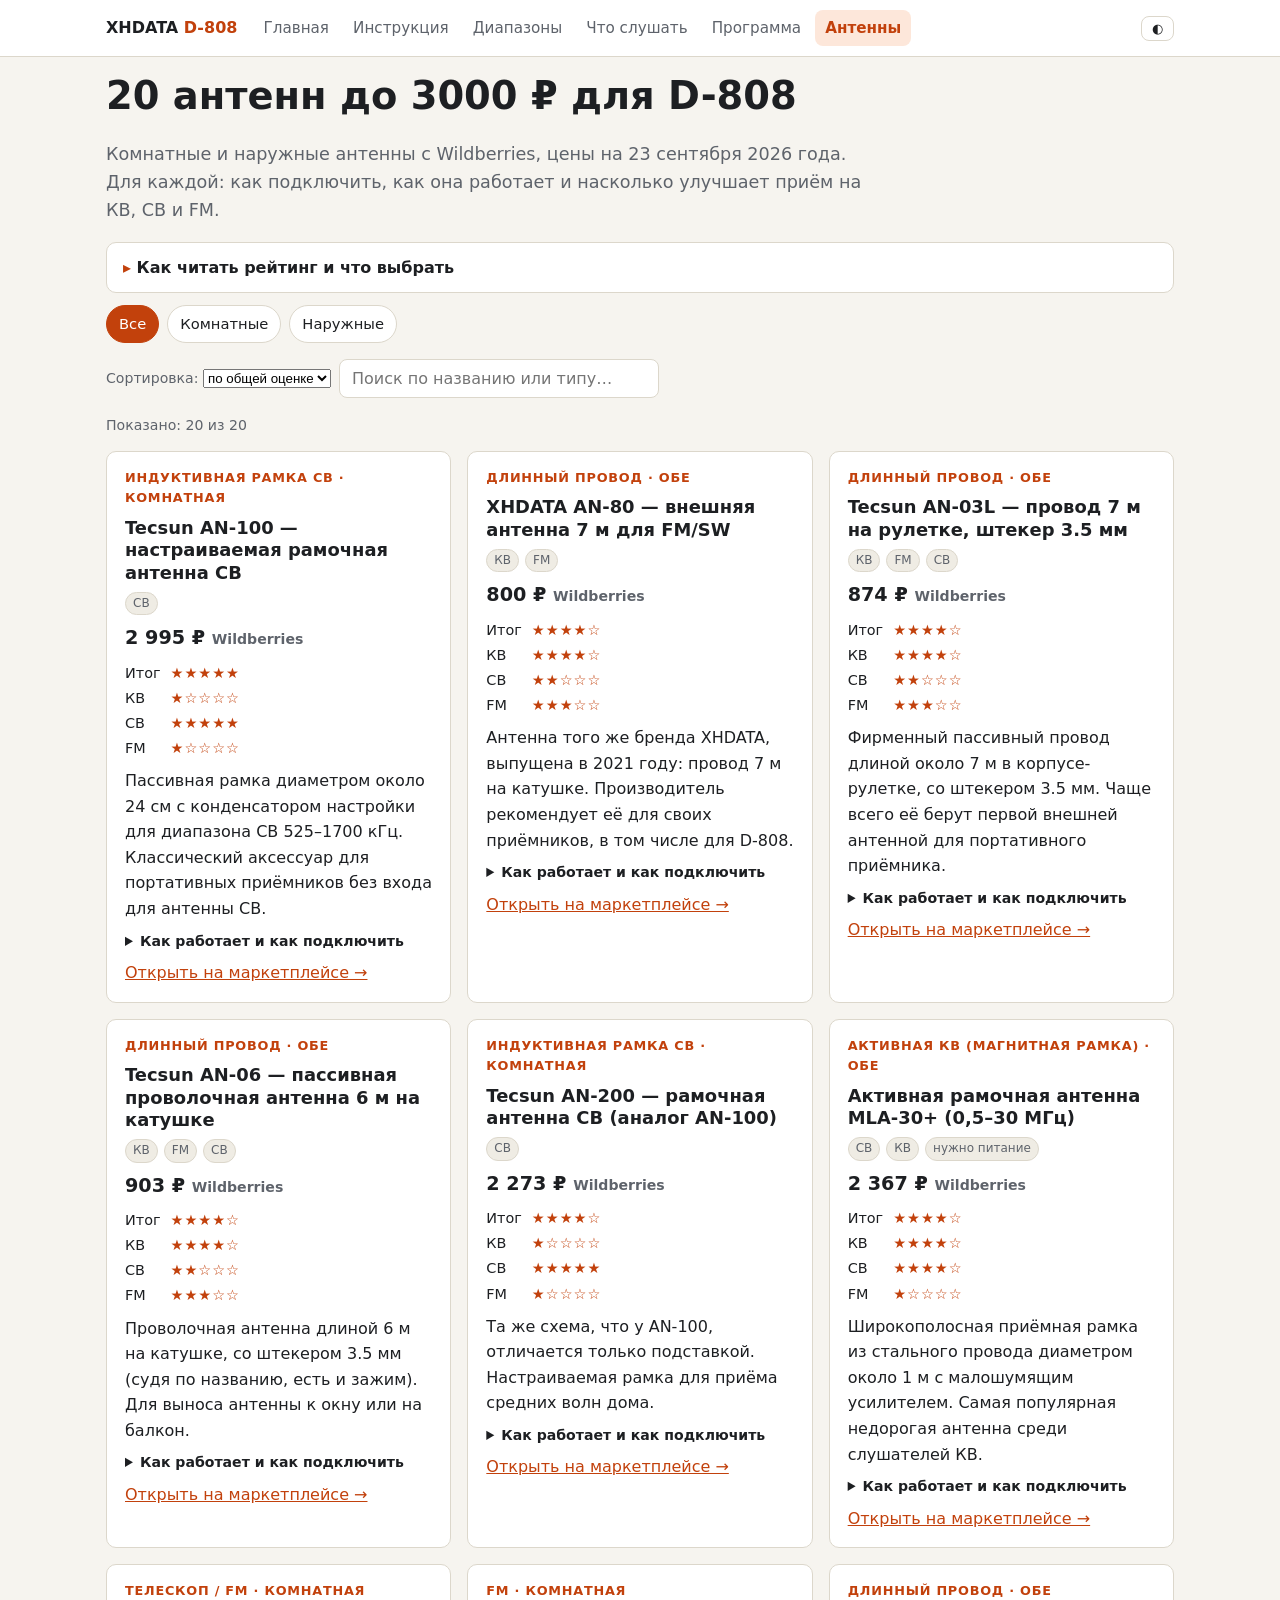
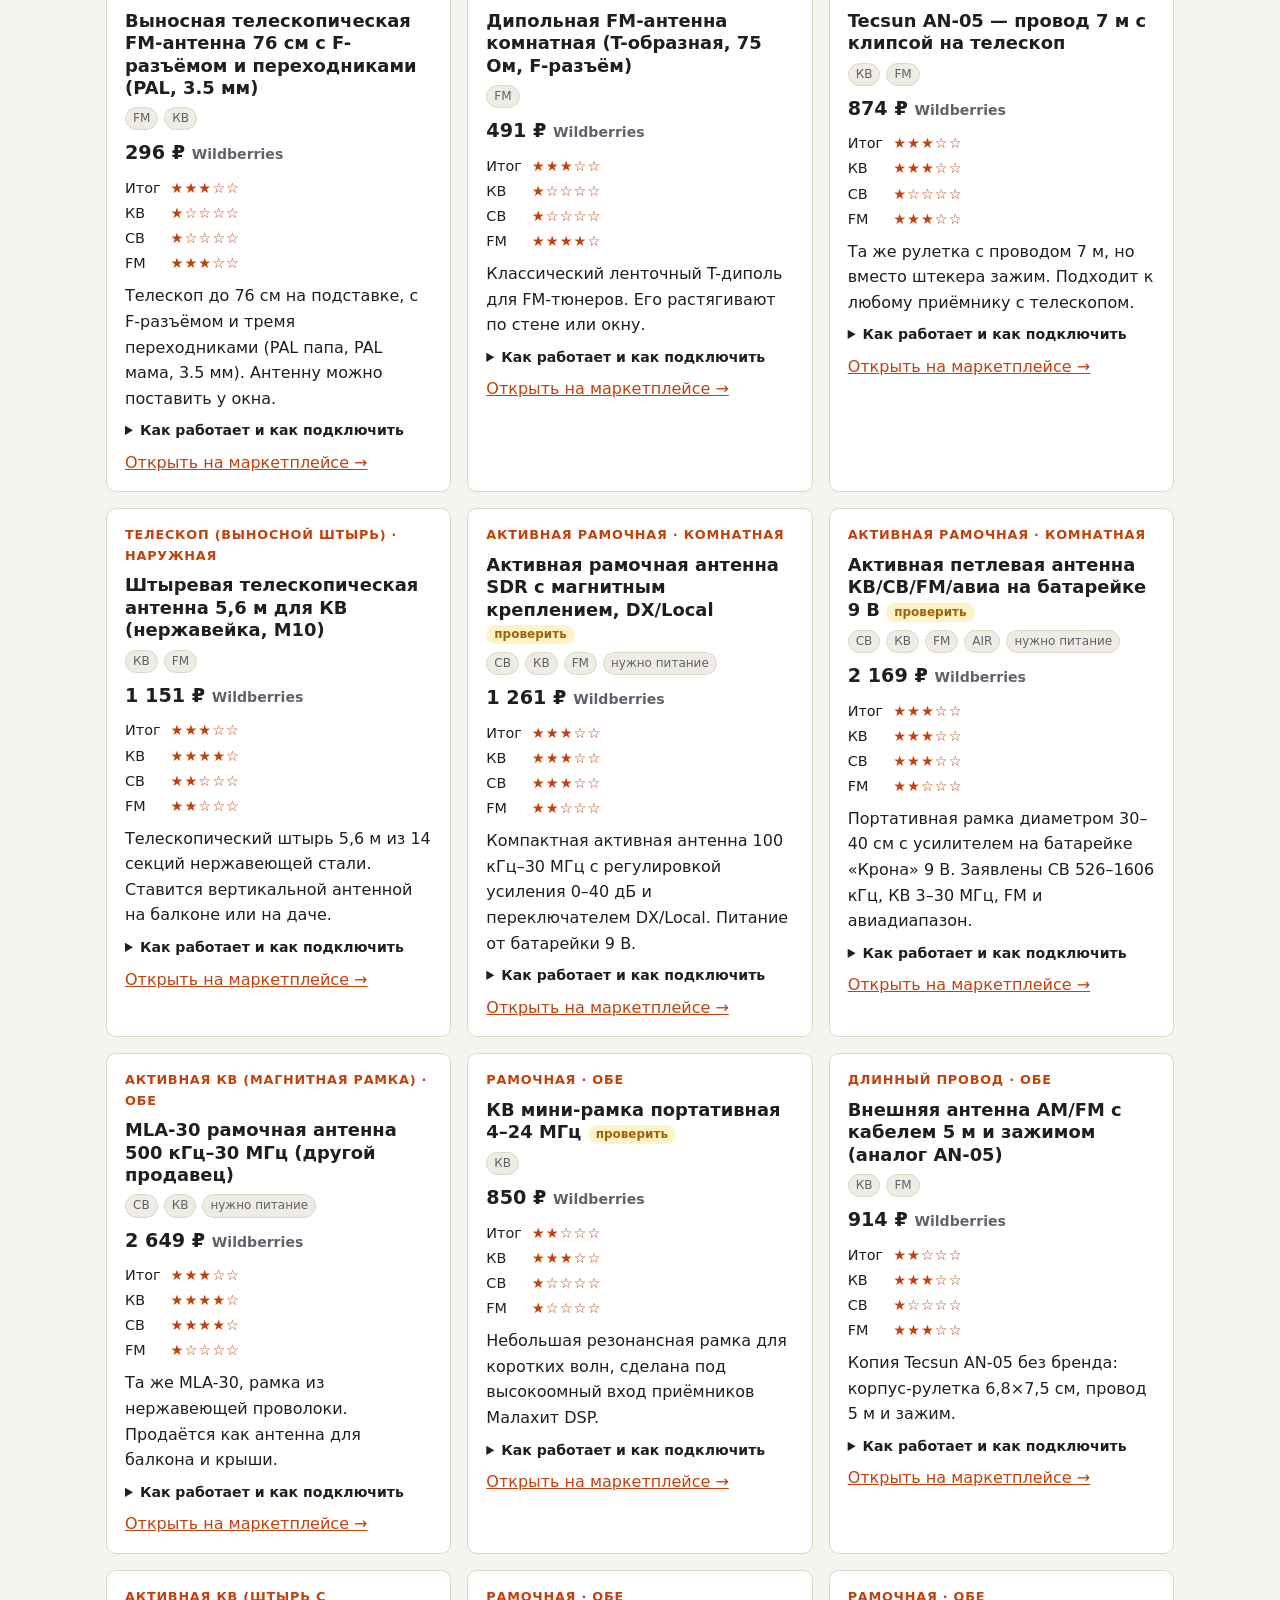
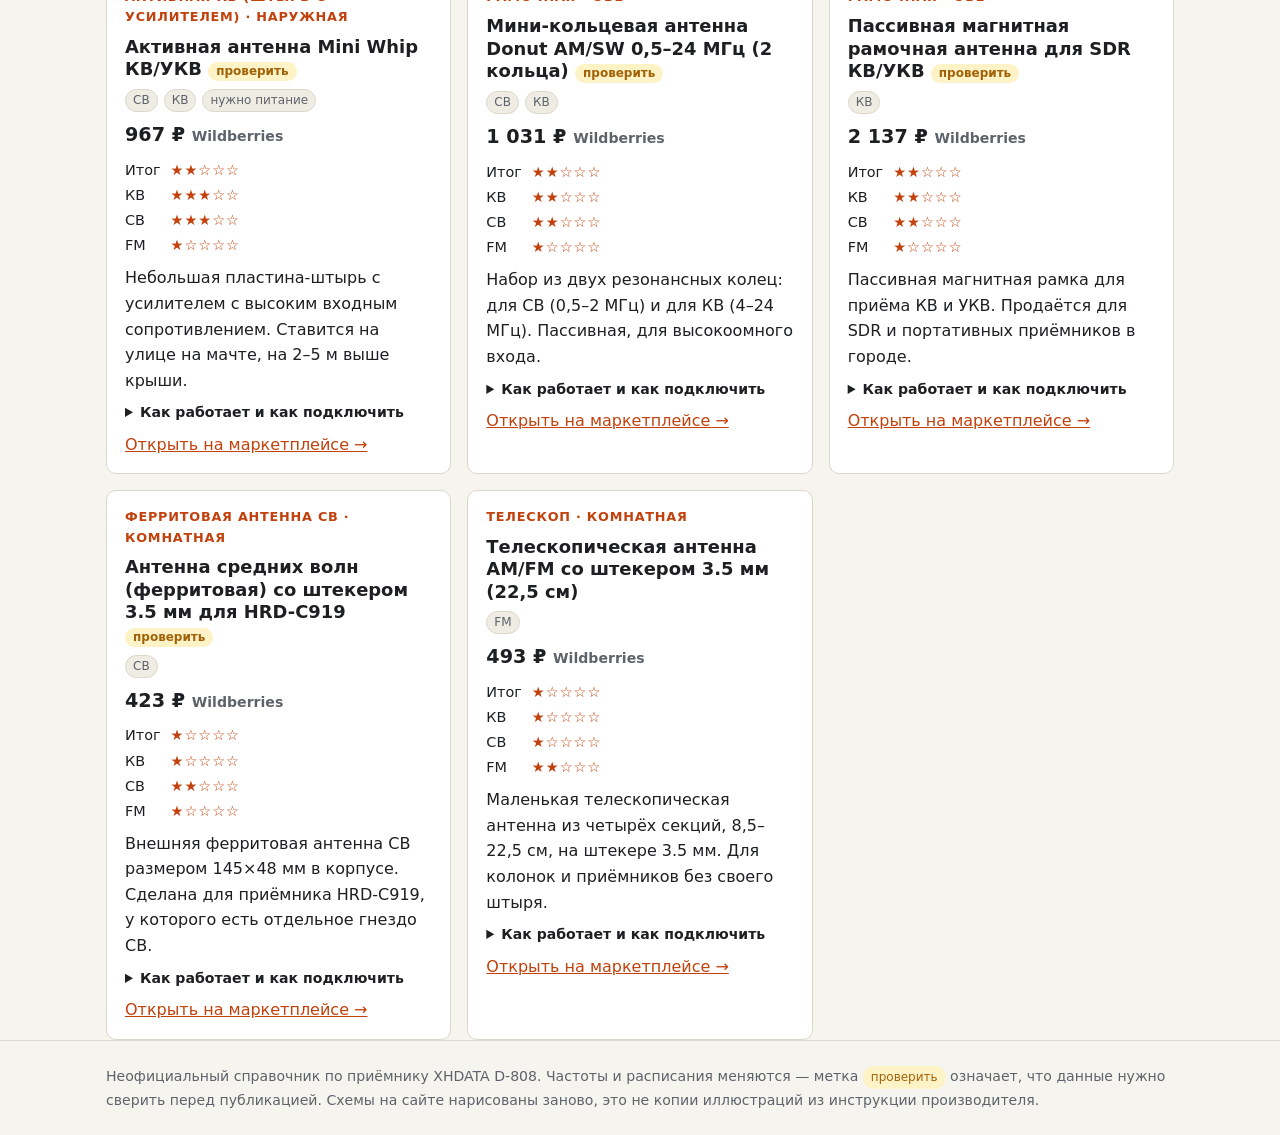
==== site/antennas.html @ 244ea677 "Справочный сайт по приёмнику XHDATA D-808 Шесть страниц: инструкция со схемой, диапазоны и как ловит" ====
<!doctype html>
<html lang="ru">
<head>
<meta charset="utf-8">
<meta name="viewport" content="width=device-width, initial-scale=1">
<title>Антенны до 3000 ₽</title>
<meta name="description" content="20 недорогих антенн с маркетплейсов для XHDATA D-808: комнатные и наружные, принцип работы и рейтинг приёма.">
<link rel="icon" href="favicon.svg" type="image/svg+xml">
<link rel="canonical" href="https://wwwparser.github.io/xhdata-d808/antennas.html">
<meta property="og:type" content="website">
<meta property="og:locale" content="ru_RU">
<meta property="og:title" content="Антенны до 3000 ₽">
<meta property="og:description" content="20 недорогих антенн с маркетплейсов для XHDATA D-808: комнатные и наружные, принцип работы и рейтинг приёма.">
<meta property="og:url" content="https://wwwparser.github.io/xhdata-d808/antennas.html">
<meta name="theme-color" content="#c2410c">
<link rel="stylesheet" href="assets/style.css">
</head>
<body>
<main class="wrap">
  <h1>20 антенн до 3000 ₽ для D-808</h1>
  <p class="lead">Комнатные и наружные антенны с Wildberries, цены на 23 сентября 2026 года. Для каждой: как подключить, как она работает и насколько улучшает приём на КВ, СВ и FM.</p>

  <details class="howto">
    <summary>Как читать рейтинг и что выбрать</summary>
    <div class="body">
      <p>Рейтинг от 1 до 5 показывает, насколько антенна улучшает приём по сравнению со штатной, отдельно по диапазонам. Он основан на типе антенны, отзывах покупателей и обзорах радиолюбителей. Это экспертная оценка, а не лабораторный замер.</p>
      <ul>
        <li><b>Живёте в квартире, хочется лучшего КВ.</b> Возьмите пассивный провод 5–7 м, вытянутый к окну или на балкон: дёшево и заметно лучше телескопа.</li>
        <li><b>В квартире много помех от техники.</b> Рамочная антенна меньше собирает бытовые помехи, чем провод.</li>
        <li><b>Дача или частный дом.</b> Наружный провод 10–20 м, натянутый как можно выше, даёт лучший результат за свои деньги.</li>
        <li><b>СВ по вечерам.</b> Лучше всего работает индуктивная рамка: её ставят рядом с приёмником, подключать не нужно.</li>
      </ul>
      <p class="note">Наружную антенну отключайте от приёмника при грозе. Длинный провод на улице собирает статическое электричество и может вывести из строя входные цепи.</p>
    </div>
  </details>

  <div class="toolbar" id="place"></div>
  <div class="toolbar">
    <label class="small muted">Сортировка:
      <select id="sort">
        <option value="overall">по общей оценке</option>
        <option value="sw">по КВ</option>
        <option value="mw">по СВ</option>
        <option value="fm">по FM</option>
        <option value="price">по цене</option>
      </select></label>
    <input type="search" id="q" placeholder="Поиск по названию или типу…">
  </div>
  <p class="small muted" id="count"></p>
  <div class="grid" id="out"></div>
</main>
<script src="data/antennas.js"></script>
<script src="assets/app.js"></script>
<script>
(function () {
  const { esc, stars, verify, filterRows, $ } = Site;
  const A = window.ANTENNAS || [];
  const PLACES = { all: "Все", "комнатная": "Комнатные", "наружная": "Наружные" };
  let place = "all";

  function card(a) {
    const r = a.rating || {};
    const bands = (a.bands || []).map((b) => `<span class="badge">${esc(b)}</span>`).join(" ");
    return `<article class="card ant">
      <div class="kicker">${esc(a.type)} · ${esc(a.placement)}</div>
      <h3 style="margin:0">${esc(a.name)}${verify(a)}</h3>
      <div class="meta">${bands}${a.needs_power ? ' <span class="badge">нужно питание</span>' : ""}</div>
      <div class="price">${a.price_rub ? Number(a.price_rub).toLocaleString("ru-RU") + " ₽" : "цена —"}
        <span class="small muted">${esc(a.marketplace || "")}</span></div>
      <div class="ratings">
        <span>Итог</span>${stars(r.overall)}
        <span>КВ</span>${stars(r.sw)}
        <span>СВ</span>${stars(r.mw)}
        <span>FM</span>${stars(r.fm)}
      </div>
      <p style="margin:0">${esc(a.description)}</p>
      <details><summary class="small"><b>Как работает и как подключить</b></summary>
        <p class="small">${esc(a.principle)}</p>
        <p class="small"><b>Подключение:</b> ${esc(a.connection)}</p>
        ${a.pros && a.pros.length ? `<p class="small" style="margin-bottom:0"><b>Плюсы</b></p><ul>${a.pros.map((x) => `<li>${esc(x)}</li>`).join("")}</ul>` : ""}
        ${a.cons && a.cons.length ? `<p class="small" style="margin-bottom:0"><b>Минусы</b></p><ul>${a.cons.map((x) => `<li>${esc(x)}</li>`).join("")}</ul>` : ""}
        ${a.rating_note ? `<p class="small muted">${esc(a.rating_note)}</p>` : ""}
      </details>
      ${a.url ? `<a href="${esc(a.url)}" target="_blank" rel="noopener nofollow">Открыть на маркетплейсе →</a>` : ""}
    </article>`;
  }

  function render() {
    $("#place").innerHTML = Object.entries(PLACES).map(([k, t]) =>
      `<button class="chip${k === place ? " active" : ""}" data-k="${k}">${t}</button>`).join("");
    let rows = filterRows(A, $("#q").value);
    if (place !== "all") rows = rows.filter((a) => a.placement === place || a.placement === "обе");
    const key = $("#sort").value;
    rows = [...rows].sort((a, b) => key === "price"
      ? (a.price_rub || 1e9) - (b.price_rub || 1e9)
      : ((b.rating || {})[key] || 0) - ((a.rating || {})[key] || 0) || (a.price_rub || 0) - (b.price_rub || 0));
    $("#count").textContent = `Показано: ${rows.length} из ${A.length}`;
    $("#out").innerHTML = rows.map(card).join("") || '<p class="muted">Ничего не найдено.</p>';
  }
  $("#place").addEventListener("click", (e) => {
    const b = e.target.closest("[data-k]");
    if (b) { place = b.dataset.k; render(); }
  });
  $("#sort").addEventListener("change", render);
  $("#q").addEventListener("input", render);
  render();
})();
</script>
</body>
</html>
---- site/assets/style.css ----
:root {
  --bg: #f6f4ef;
  --surface: #ffffff;
  --surface-2: #efece4;
  --text: #1d1f22;
  --muted: #5e636b;
  --line: #dcd7cb;
  --accent: #c2410c;
  --accent-soft: #fde7da;
  --ok: #15803d;
  --warn: #a16207;
  --warn-soft: #fef3c7;
  --lcd: #b9d27a;
  --lcd-ink: #22300c;
  --radius: 10px;
  --maxw: 1100px;
  color-scheme: light;
}
@media (prefers-color-scheme: dark) {
  :root:not([data-theme="light"]) {
    --bg: #15171a; --surface: #1d2024; --surface-2: #262a2f; --text: #e8e6e1;
    --muted: #a0a5ad; --line: #353a41; --accent: #fb923c; --accent-soft: #3a2415;
    --ok: #4ade80; --warn: #fbbf24; --warn-soft: #3a3012; --lcd: #7e9446; --lcd-ink: #0e1405;
    color-scheme: dark;
  }
}
:root[data-theme="dark"] {
  --bg: #15171a; --surface: #1d2024; --surface-2: #262a2f; --text: #e8e6e1;
  --muted: #a0a5ad; --line: #353a41; --accent: #fb923c; --accent-soft: #3a2415;
  --ok: #4ade80; --warn: #fbbf24; --warn-soft: #3a3012; --lcd: #7e9446; --lcd-ink: #0e1405;
  color-scheme: dark;
}

* { box-sizing: border-box; }
html { -webkit-text-size-adjust: 100%; }
body {
  margin: 0; background: var(--bg); color: var(--text);
  font: 16px/1.6 "Inter", system-ui, -apple-system, "Segoe UI", Roboto, sans-serif;
}
a { color: var(--accent); }
h1, h2, h3 { line-height: 1.25; margin: 1.6em 0 .5em; }
h1 { font-size: clamp(1.7rem, 4vw, 2.4rem); margin-top: .4em; }
h2 { font-size: 1.45rem; }
h3 { font-size: 1.12rem; }
.wrap { max-width: var(--maxw); margin: 0 auto; padding: 0 16px; }

/* header */
.top { background: var(--surface); border-bottom: 1px solid var(--line); position: sticky; top: 0; z-index: 10; }
.top .wrap { display: flex; align-items: center; gap: 16px; min-height: 56px; flex-wrap: wrap; }
.brand { font-weight: 700; color: var(--text); text-decoration: none; white-space: nowrap; }
.brand span { color: var(--accent); }
.nav { display: flex; gap: 4px; flex-wrap: wrap; flex: 1; }
.nav a { color: var(--muted); text-decoration: none; padding: 6px 10px; border-radius: 8px; font-size: .95rem; }
.nav a:hover { background: var(--surface-2); color: var(--text); }
.nav a.active { background: var(--accent-soft); color: var(--accent); font-weight: 600; }
.theme-btn { border: 1px solid var(--line); background: var(--surface); color: var(--text); border-radius: 8px; padding: 4px 10px; cursor: pointer; }
@media (max-width: 720px) {
  .top { position: static; }
  .nav a { padding: 4px 8px; font-size: .9rem; }
}

main { padding: 8px 0 64px; }
.lead { font-size: 1.1rem; color: var(--muted); max-width: 760px; }
.muted { color: var(--muted); }
.small { font-size: .88rem; }

/* cards */
.grid { display: grid; gap: 16px; grid-template-columns: repeat(auto-fill, minmax(260px, 1fr)); }
.card { background: var(--surface); border: 1px solid var(--line); border-radius: var(--radius); padding: 16px 18px; }
.card h3 { margin-top: 0; }
a.card { color: inherit; text-decoration: none; display: block; transition: border-color .15s; }
a.card:hover { border-color: var(--accent); }
.card .kicker { font-size: .8rem; text-transform: uppercase; letter-spacing: .06em; color: var(--accent); font-weight: 600; }

/* notes */
.note { background: var(--warn-soft); border-left: 4px solid var(--warn); padding: 10px 14px; border-radius: 6px; margin: 16px 0; }
.tip { background: var(--accent-soft); border-left: 4px solid var(--accent); padding: 10px 14px; border-radius: 6px; margin: 16px 0; }
.badge { display: inline-block; font-size: .75rem; padding: 1px 7px; border-radius: 999px; background: var(--surface-2); color: var(--muted); border: 1px solid var(--line); white-space: nowrap; }
.badge.verify { background: var(--warn-soft); color: var(--warn); border-color: transparent; }
.badge.on { background: var(--ok); color: #fff; border-color: transparent; }

/* tables */
.table-wrap { overflow-x: auto; border: 1px solid var(--line); border-radius: var(--radius); background: var(--surface); }
table { border-collapse: collapse; width: 100%; font-size: .95rem; }
th, td { text-align: left; padding: 8px 12px; border-bottom: 1px solid var(--line); vertical-align: top; }
th { background: var(--surface-2); font-weight: 600; position: sticky; top: 0; }
tr:last-child td { border-bottom: 0; }
td.num { font-variant-numeric: tabular-nums; white-space: nowrap; font-weight: 600; }
tr.live td { background: color-mix(in srgb, var(--ok) 10%, transparent); }

/* controls */
.toolbar { display: flex; flex-wrap: wrap; gap: 8px; align-items: center; margin: 12px 0 16px; }
.chip { border: 1px solid var(--line); background: var(--surface); color: var(--text); padding: 6px 12px; border-radius: 999px; cursor: pointer; font: inherit; font-size: .92rem; }
.chip.active { background: var(--accent); border-color: var(--accent); color: #fff; }
input[type="search"] { font: inherit; padding: 6px 12px; border: 1px solid var(--line); border-radius: 8px; background: var(--surface); color: var(--text); min-width: 0; flex: 1 1 200px; max-width: 320px; }

/* steps */
ol.steps { counter-reset: s; list-style: none; padding: 0; margin: 12px 0; }
ol.steps > li { counter-increment: s; position: relative; padding: 4px 0 10px 44px; }
ol.steps > li::before {
  content: counter(s); position: absolute; left: 0; top: 2px; width: 30px; height: 30px; border-radius: 50%;
  background: var(--accent); color: #fff; font-weight: 700; display: grid; place-items: center; font-size: .9rem;
}
details.howto { background: var(--surface); border: 1px solid var(--line); border-radius: var(--radius); margin: 10px 0; }
details.howto > summary { cursor: pointer; padding: 12px 16px; font-weight: 600; list-style: none; }
details.howto > summary::-webkit-details-marker { display: none; }
details.howto > summary::before { content: "▸ "; color: var(--accent); }
details.howto[open] > summary::before { content: "▾ "; }
details.howto > .body { padding: 0 16px 12px; }

/* receiver illustration */
.figure { background: var(--surface); border: 1px solid var(--line); border-radius: var(--radius); padding: 12px; margin: 16px 0; }
.figure svg { width: 100%; height: auto; display: block; }
.figure figcaption { font-size: .88rem; color: var(--muted); margin-top: 6px; }
.kbd { display: inline-block; border: 1px solid var(--line); border-bottom-width: 2px; border-radius: 5px; padding: 0 6px; font-size: .88em; background: var(--surface-2); font-family: ui-monospace, Consolas, monospace; white-space: nowrap; }

/* bands spectrum */
.spectrum { display: grid; gap: 10px; margin: 16px 0; }
.band-row { display: grid; grid-template-columns: 110px 1fr; gap: 12px; align-items: center; }
.band-bar { height: 28px; border-radius: 6px; background: var(--surface-2); position: relative; overflow: hidden; border: 1px solid var(--line); }
.band-bar span { position: absolute; top: 0; bottom: 0; background: var(--accent); opacity: .8; }
.band-bar em { position: absolute; left: 8px; top: 3px; font-style: normal; font-size: .82rem; color: var(--text); mix-blend-mode: normal; }
@media (max-width: 560px) { .band-row { grid-template-columns: 1fr; gap: 4px; } }

/* antennas */
.ant { display: flex; flex-direction: column; gap: 8px; }
.ant .price { font-size: 1.2rem; font-weight: 700; }
.stars { color: var(--accent); letter-spacing: 1px; white-space: nowrap; }
.ratings { display: grid; grid-template-columns: auto 1fr; gap: 2px 10px; font-size: .9rem; }
.ant ul { margin: 0; padding-left: 18px; font-size: .92rem; }
.ant .meta { display: flex; flex-wrap: wrap; gap: 6px; }

/* clock */
.clock { font-family: ui-monospace, Consolas, monospace; background: var(--lcd); color: var(--lcd-ink); padding: 4px 10px; border-radius: 6px; font-weight: 700; }

footer { border-top: 1px solid var(--line); padding: 24px 0; color: var(--muted); font-size: .88rem; }
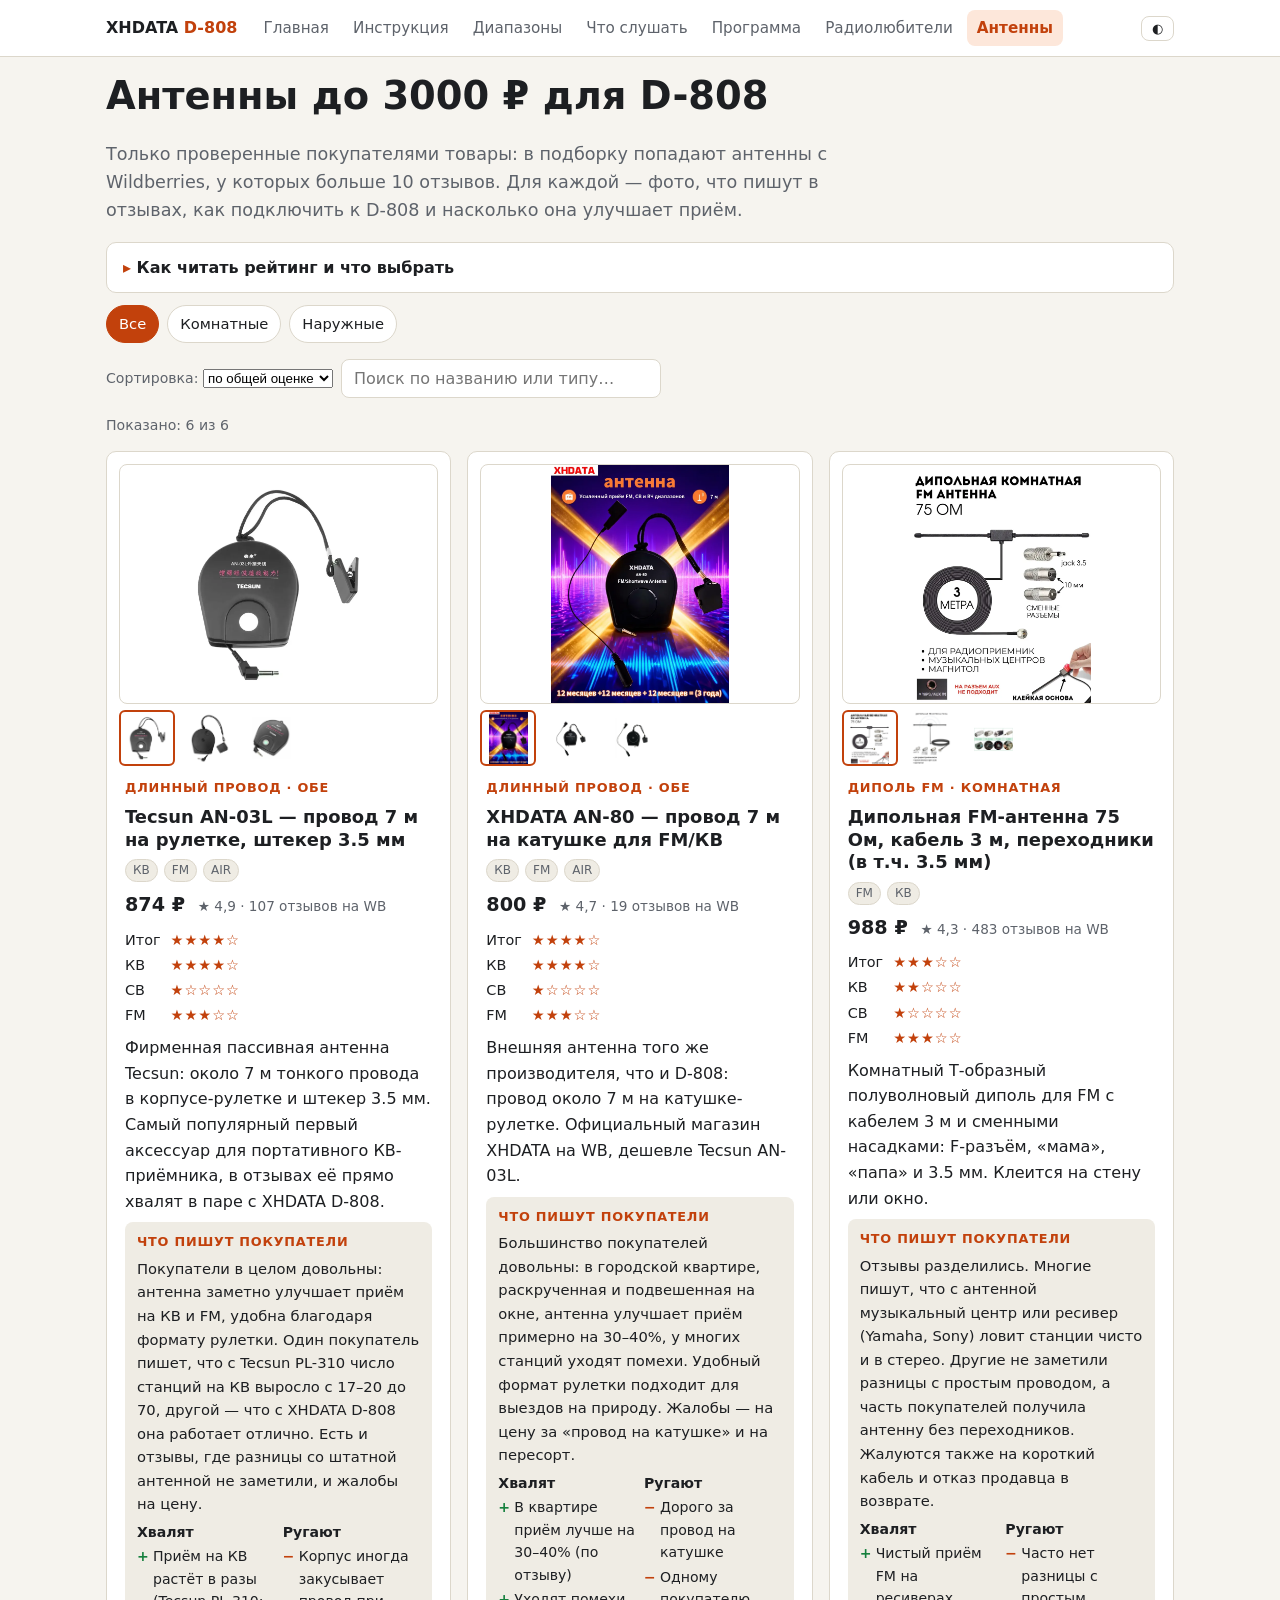
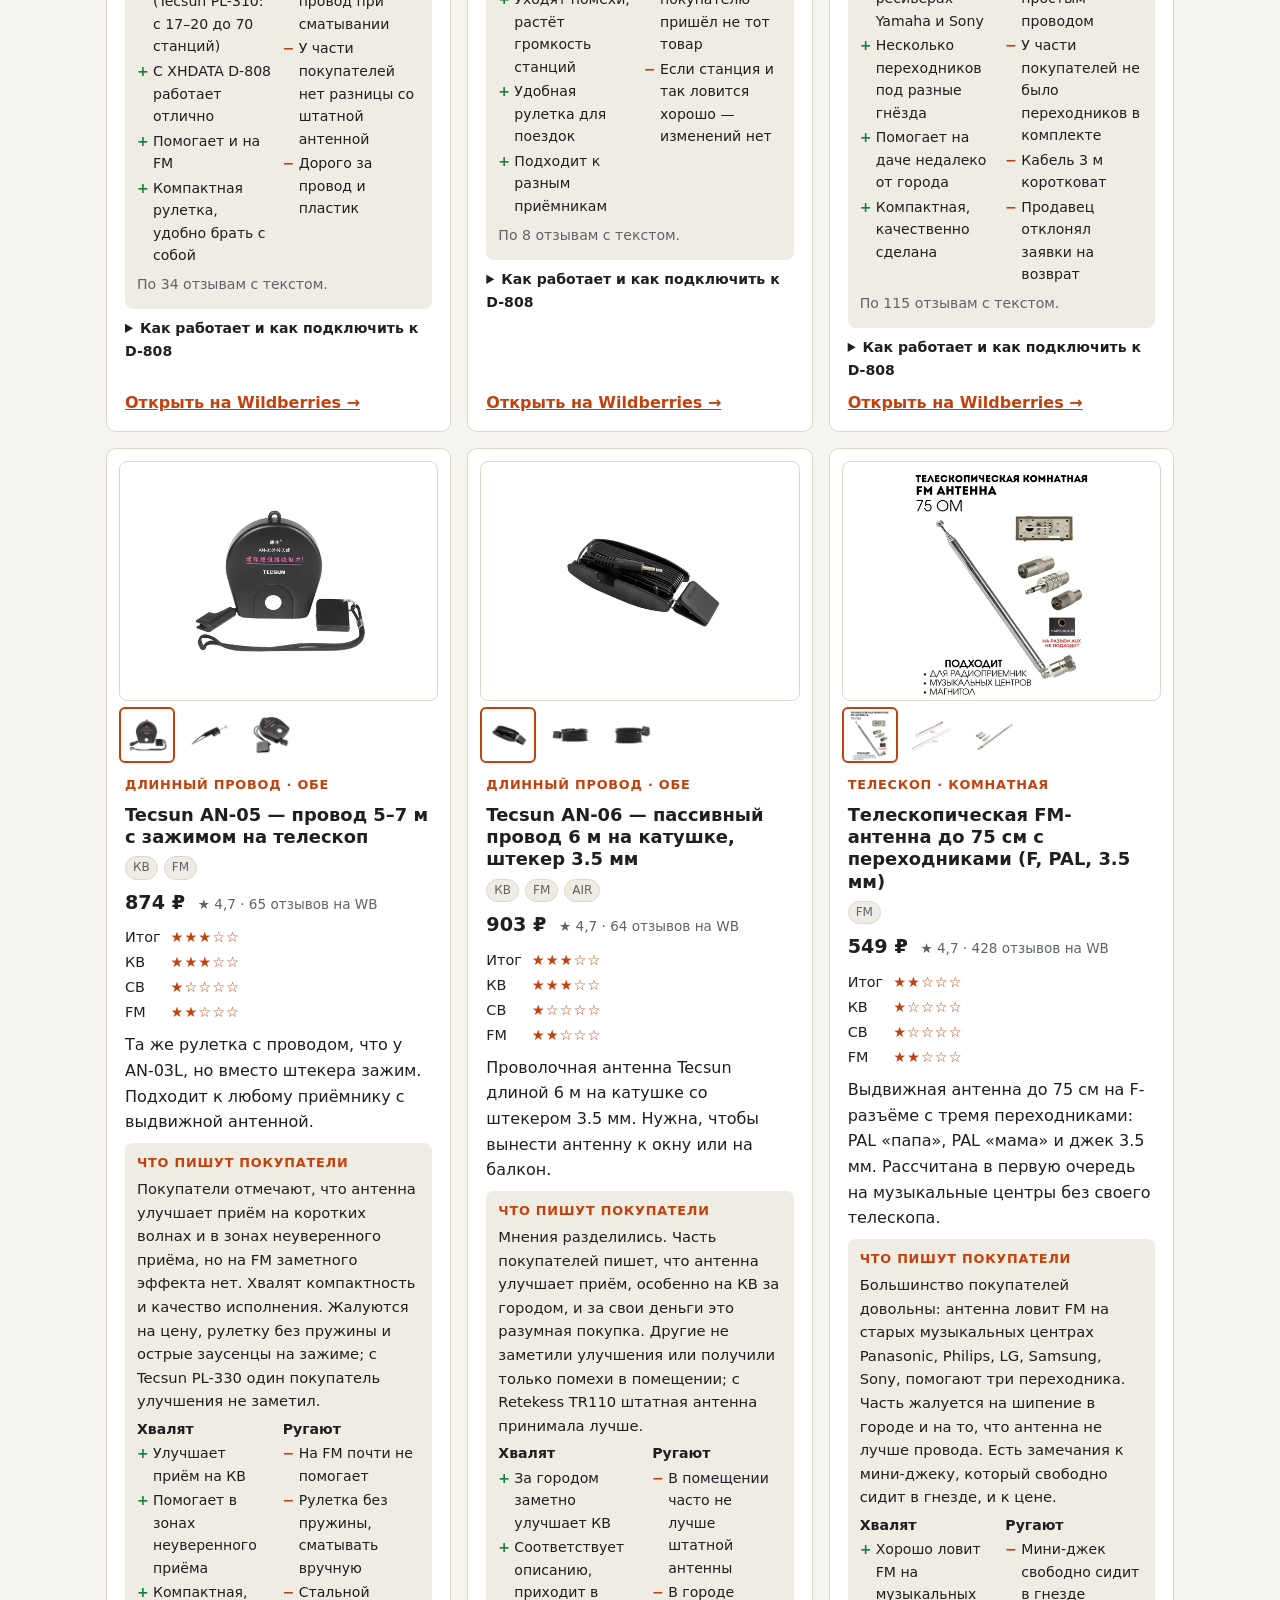
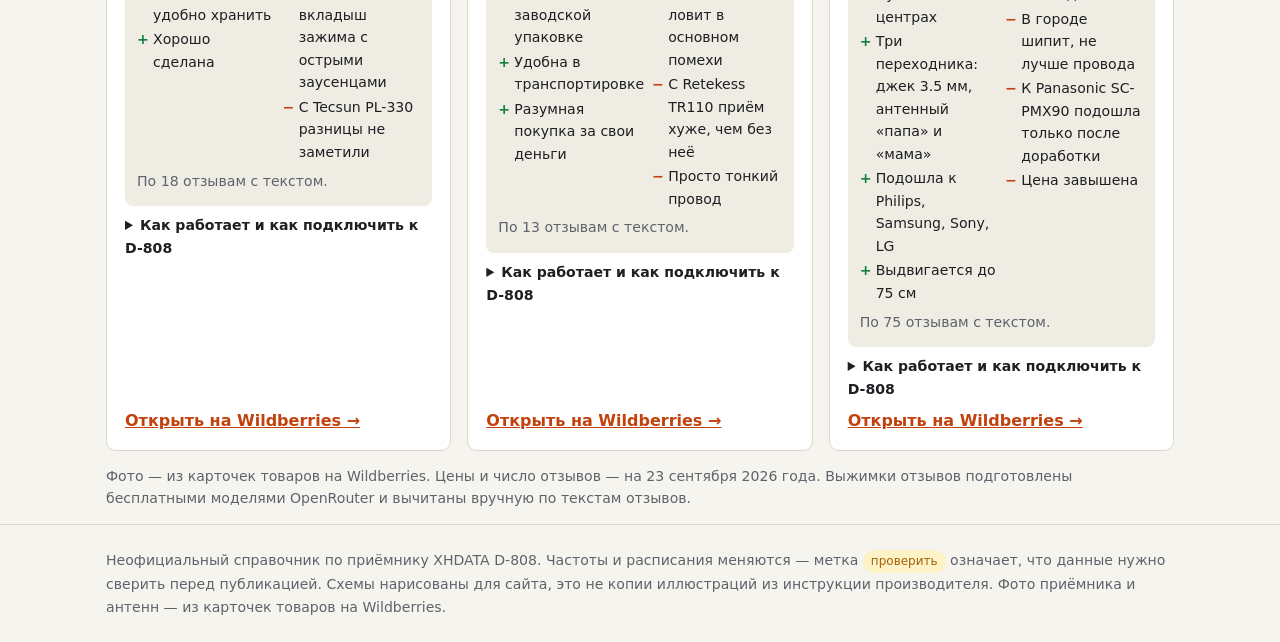
==== commit 5cf0bfde: "Антенны с отзывами и фото, фото приёмника, схема по реальной панели - антенны: только товары WB с >1" ====
--- a/site/antennas.html
+++ b/site/antennas.html
@@ -4,33 +4,32 @@
 <meta charset="utf-8">
 <meta name="viewport" content="width=device-width, initial-scale=1">
 <title>Антенны до 3000 ₽</title>
-<meta name="description" content="20 недорогих антенн с маркетплейсов для XHDATA D-808: комнатные и наружные, принцип работы и рейтинг приёма.">
+<meta name="description" content="Недорогие антенны с Wildberries для XHDATA D-808: только товары с реальными отзывами покупателей, фото, выжимка отзывов, принцип работы и рейтинг приёма.">
 <link rel="icon" href="favicon.svg" type="image/svg+xml">
 <link rel="canonical" href="https://wwwparser.github.io/xhdata-d808/antennas.html">
 <meta property="og:type" content="website">
 <meta property="og:locale" content="ru_RU">
 <meta property="og:title" content="Антенны до 3000 ₽">
-<meta property="og:description" content="20 недорогих антенн с маркетплейсов для XHDATA D-808: комнатные и наружные, принцип работы и рейтинг приёма.">
+<meta property="og:description" content="Недорогие антенны с Wildberries для XHDATA D-808: только товары с реальными отзывами покупателей, фото, выжимка отзывов, принцип работы и рейтинг приёма.">
 <meta property="og:url" content="https://wwwparser.github.io/xhdata-d808/antennas.html">
 <meta name="theme-color" content="#c2410c">
 <link rel="stylesheet" href="assets/style.css">
 </head>
 <body>
 <main class="wrap">
-  <h1>20 антенн до 3000 ₽ для D-808</h1>
-  <p class="lead">Комнатные и наружные антенны с Wildberries, цены на 23 сентября 2026 года. Для каждой: как подключить, как она работает и насколько улучшает приём на КВ, СВ и FM.</p>
+  <h1>Антенны до 3000 ₽ для D-808</h1>
+  <p class="lead">Только проверенные покупателями товары: в подборку попадают антенны с Wildberries, у которых больше 10 отзывов. Для каждой — фото, что пишут в отзывах, как подключить к D-808 и насколько она улучшает приём.</p>
 
   <details class="howto">
     <summary>Как читать рейтинг и что выбрать</summary>
     <div class="body">
-      <p>Рейтинг от 1 до 5 показывает, насколько антенна улучшает приём по сравнению со штатной, отдельно по диапазонам. Он основан на типе антенны, отзывах покупателей и обзорах радиолюбителей. Это экспертная оценка, а не лабораторный замер.</p>
+      <p>Оценка от 1 до 5 показывает, насколько антенна улучшает приём по сравнению со штатной, отдельно по диапазонам. Она складывается из типа антенны, отзывов покупателей и обзоров радиолюбителей. Это экспертная оценка, а не лабораторный замер. Рядом — средняя оценка покупателей на Wildberries.</p>
       <ul>
-        <li><b>Живёте в квартире, хочется лучшего КВ.</b> Возьмите пассивный провод 5–7 м, вытянутый к окну или на балкон: дёшево и заметно лучше телескопа.</li>
-        <li><b>В квартире много помех от техники.</b> Рамочная антенна меньше собирает бытовые помехи, чем провод.</li>
-        <li><b>Дача или частный дом.</b> Наружный провод 10–20 м, натянутый как можно выше, даёт лучший результат за свои деньги.</li>
-        <li><b>СВ по вечерам.</b> Лучше всего работает индуктивная рамка: её ставят рядом с приёмником, подключать не нужно.</li>
+        <li><b>Хочется больше станций на КВ.</b> Возьмите провод 6–7 м со штекером 3,5 мм и вытяните его к окну или на балкон — самый заметный прирост за небольшие деньги.</li>
+        <li><b>FM на даче или далеко от Москвы.</b> Выносная FM-антенна у окна помогает там, где телескоп уже не тянет.</li>
+        <li><b>Средние волны.</b> Гнездо внешней антенны D-808 на СВ не работает — там принимает только встроенный феррит. Помогает рамочная антенна рядом с приёмником, но рамок с достаточным числом отзывов на Wildberries сейчас нет.</li>
       </ul>
-      <p class="note">Наружную антенну отключайте от приёмника при грозе. Длинный провод на улице собирает статическое электричество и может вывести из строя входные цепи.</p>
+      <p class="note">Наружную антенну отключайте от приёмника при грозе: длинный провод на улице собирает статическое электричество.</p>
     </div>
   </details>
 
@@ -39,15 +38,17 @@
     <label class="small muted">Сортировка:
       <select id="sort">
         <option value="overall">по общей оценке</option>
+        <option value="reviews">по числу отзывов</option>
         <option value="sw">по КВ</option>
-        <option value="mw">по СВ</option>
         <option value="fm">по FM</option>
         <option value="price">по цене</option>
       </select></label>
     <input type="search" id="q" placeholder="Поиск по названию или типу…">
   </div>
   <p class="small muted" id="count"></p>
-  <div class="grid" id="out"></div>
+  <div class="grid ant-grid" id="out"></div>
+
+  <p class="small muted">Фото — из карточек товаров на Wildberries. Цены и число отзывов — на 23 сентября 2026 года. Выжимки отзывов подготовлены бесплатными моделями OpenRouter и вычитаны вручную по текстам отзывов.</p>
 </main>
 <script src="data/antennas.js"></script>
 <script src="assets/app.js"></script>
@@ -58,15 +59,41 @@
   const PLACES = { all: "Все", "комнатная": "Комнатные", "наружная": "Наружные" };
   let place = "all";
 
+  function gallery(a) {
+    const imgs = a.images || [];
+    if (!imgs.length) return "";
+    return `<div class="gallery">
+      <img class="gallery-main" src="${esc(imgs[0])}" alt="${esc(a.name)}" loading="lazy" width="700" height="933">
+      ${imgs.length > 1 ? `<div class="thumbs">${imgs.map((src, i) =>
+        `<button type="button" class="thumb${i === 0 ? " on" : ""}" data-src="${esc(src)}"><img src="${esc(src)}" alt="" loading="lazy"></button>`).join("")}</div>` : ""}
+    </div>`;
+  }
+
+  function summary(a) {
+    const s = a.reviews_summary;
+    if (!s) return "";
+    const list = (arr, cls) => (arr && arr.length ? `<ul class="${cls}">${arr.map((x) => `<li>${esc(x)}</li>`).join("")}</ul>` : "");
+    return `<div class="reviews">
+      <div class="kicker">Что пишут покупатели</div>
+      <p>${esc(s.text)}</p>
+      <div class="pc">
+        <div><b class="small">Хвалят</b>${list(s.praise, "plus")}</div>
+        <div><b class="small">Ругают</b>${list(s.complaints, "minus")}</div>
+      </div>
+      <p class="small muted">По ${esc(s.based_on)} отзывам с текстом.</p>
+    </div>`;
+  }
+
   function card(a) {
     const r = a.rating || {};
     const bands = (a.bands || []).map((b) => `<span class="badge">${esc(b)}</span>`).join(" ");
     return `<article class="card ant">
+      ${gallery(a)}
       <div class="kicker">${esc(a.type)} · ${esc(a.placement)}</div>
       <h3 style="margin:0">${esc(a.name)}${verify(a)}</h3>
       <div class="meta">${bands}${a.needs_power ? ' <span class="badge">нужно питание</span>' : ""}</div>
-      <div class="price">${a.price_rub ? Number(a.price_rub).toLocaleString("ru-RU") + " ₽" : "цена —"}
-        <span class="small muted">${esc(a.marketplace || "")}</span></div>
+      <div class="price">${Number(a.price_rub).toLocaleString("ru-RU")} ₽
+        <span class="wb">★ ${esc(String(a.wb_rating).replace(".", ","))} · ${esc(a.reviews_count)} отзывов на WB</span></div>
       <div class="ratings">
         <span>Итог</span>${stars(r.overall)}
         <span>КВ</span>${stars(r.sw)}
@@ -74,14 +101,13 @@
         <span>FM</span>${stars(r.fm)}
       </div>
       <p style="margin:0">${esc(a.description)}</p>
-      <details><summary class="small"><b>Как работает и как подключить</b></summary>
+      ${summary(a)}
+      <details><summary class="small"><b>Как работает и как подключить к D-808</b></summary>
         <p class="small">${esc(a.principle)}</p>
         <p class="small"><b>Подключение:</b> ${esc(a.connection)}</p>
-        ${a.pros && a.pros.length ? `<p class="small" style="margin-bottom:0"><b>Плюсы</b></p><ul>${a.pros.map((x) => `<li>${esc(x)}</li>`).join("")}</ul>` : ""}
-        ${a.cons && a.cons.length ? `<p class="small" style="margin-bottom:0"><b>Минусы</b></p><ul>${a.cons.map((x) => `<li>${esc(x)}</li>`).join("")}</ul>` : ""}
         ${a.rating_note ? `<p class="small muted">${esc(a.rating_note)}</p>` : ""}
       </details>
-      ${a.url ? `<a href="${esc(a.url)}" target="_blank" rel="noopener nofollow">Открыть на маркетплейсе →</a>` : ""}
+      <a class="buy" href="${esc(a.url)}" target="_blank" rel="noopener nofollow">Открыть на Wildberries →</a>
     </article>`;
   }
 
@@ -91,15 +117,24 @@
     let rows = filterRows(A, $("#q").value);
     if (place !== "all") rows = rows.filter((a) => a.placement === place || a.placement === "обе");
     const key = $("#sort").value;
+    const val = (a) => key === "reviews" ? a.reviews_count || 0 : (a.rating || {})[key] || 0;
     rows = [...rows].sort((a, b) => key === "price"
       ? (a.price_rub || 1e9) - (b.price_rub || 1e9)
-      : ((b.rating || {})[key] || 0) - ((a.rating || {})[key] || 0) || (a.price_rub || 0) - (b.price_rub || 0));
+      : val(b) - val(a) || (b.reviews_count || 0) - (a.reviews_count || 0));
     $("#count").textContent = `Показано: ${rows.length} из ${A.length}`;
     $("#out").innerHTML = rows.map(card).join("") || '<p class="muted">Ничего не найдено.</p>';
   }
   $("#place").addEventListener("click", (e) => {
     const b = e.target.closest("[data-k]");
     if (b) { place = b.dataset.k; render(); }
+  });
+  // переключение фото в галерее
+  $("#out").addEventListener("click", (e) => {
+    const t = e.target.closest(".thumb");
+    if (!t) return;
+    const g = t.closest(".gallery");
+    g.querySelector(".gallery-main").src = t.dataset.src;
+    g.querySelectorAll(".thumb").forEach((x) => x.classList.toggle("on", x === t));
   });
   $("#sort").addEventListener("change", render);
   $("#q").addEventListener("input", render);
--- a/site/assets/style.css
+++ b/site/assets/style.css
@@ -134,3 +134,80 @@
 .clock { font-family: ui-monospace, Consolas, monospace; background: var(--lcd); color: var(--lcd-ink); padding: 4px 10px; border-radius: 6px; font-weight: 700; }
 
 footer { border-top: 1px solid var(--line); padding: 24px 0; color: var(--muted); font-size: .88rem; }
+
+/* active chip: counter readable */
+.chip.active .muted { color: rgba(255,255,255,.85); }
+
+/* раскрывающиеся строки «как включить» */
+tr.has-detail { cursor: pointer; }
+tr.has-detail:hover td { background: color-mix(in srgb, var(--accent) 6%, transparent); }
+tr.has-detail.open td { background: var(--accent-soft); border-bottom-color: transparent; }
+tr.detail > td { background: var(--accent-soft); padding: 0 12px 14px; }
+.tune-btn { font: inherit; font-weight: 700; color: var(--text); background: var(--surface); border: 1px solid var(--line);
+  border-radius: 8px; padding: 2px 8px; cursor: pointer; white-space: nowrap; display: inline-flex; gap: 6px; align-items: center; }
+.tune-btn:hover { border-color: var(--accent); }
+.tune-btn .caret { color: var(--accent); font-size: .8em; transition: transform .15s; }
+tr.open .tune-btn .caret { transform: rotate(180deg); }
+.tune { display: grid; grid-template-columns: 1fr auto; gap: 12px 20px; align-items: start;
+  background: var(--surface); border: 1px solid var(--line); border-radius: var(--radius); padding: 12px 16px; }
+.tune p { margin: 6px 0; }
+.tune ul { margin: 6px 0 0; padding-left: 18px; }
+.tune-keys { font-size: 1.02rem; line-height: 2.1; }
+.tune-keys .kbd { font-size: .95rem; padding: 1px 8px; }
+.tune-pre { font-size: .92rem; background: var(--warn-soft); border-radius: 6px; padding: 4px 8px; }
+.kbd.hold { border-color: var(--accent); }
+.tune-lcd { font: 700 1.05rem/1.2 ui-monospace, Consolas, monospace; background: var(--lcd); color: var(--lcd-ink);
+  padding: 12px 14px; border-radius: 8px; white-space: pre; min-width: 170px; text-align: right; box-shadow: inset 0 0 0 2px rgba(0,0,0,.08); }
+.tune-actions { display: flex; gap: 8px; flex-wrap: wrap; margin-top: 8px; }
+.play-btn { font: inherit; font-weight: 600; border: 0; border-radius: 999px; padding: 6px 14px; cursor: pointer;
+  background: var(--ok); color: #fff; }
+@media (max-width: 640px) {
+  .tune { grid-template-columns: 1fr; }
+  .tune-lcd { order: -1; text-align: left; }
+}
+
+/* плеер онлайн-потока */
+.player { position: fixed; left: 50%; bottom: 12px; transform: translateX(-50%); z-index: 20; width: min(560px, calc(100% - 24px));
+  background: var(--surface); border: 1px solid var(--line); border-radius: 14px; box-shadow: 0 8px 30px rgba(0,0,0,.18);
+  padding: 10px 14px; display: flex; gap: 12px; align-items: center; }
+.player[hidden] { display: none; }
+.player .ptitle { flex: 1; min-width: 0; }
+.player .ptitle b { display: block; overflow: hidden; text-overflow: ellipsis; white-space: nowrap; }
+.player .pstate { font-size: .82rem; color: var(--muted); }
+.player button { font: inherit; border: 1px solid var(--line); background: var(--surface-2); color: var(--text); border-radius: 999px;
+  width: 38px; height: 38px; cursor: pointer; flex: none; }
+.player button.main { background: var(--accent); color: #fff; border-color: var(--accent); }
+body.has-player main { padding-bottom: 110px; }
+/* на узком экране таблица скроллится вбок — карточку подсказки держим в видимой области */
+@media (max-width: 760px) {
+  tr.detail > td { padding: 0 0 12px; }
+  .tune { position: sticky; left: 0; width: calc(100vw - 34px); }
+}
+button.badge { cursor: pointer; font-family: inherit; }
+button.badge:hover { border-color: var(--ok); color: var(--ok); }
+
+/* антенны: галерея и отзывы */
+.ant-grid { grid-template-columns: repeat(auto-fill, minmax(300px, 1fr)); }
+.gallery { display: grid; gap: 6px; margin: -4px -6px 4px; }
+.gallery-main { width: 100%; height: 240px; object-fit: contain; background: #fff; border-radius: 8px; border: 1px solid var(--line); }
+.thumbs { display: flex; gap: 6px; }
+.thumb { padding: 0; border: 2px solid transparent; border-radius: 6px; background: #fff; cursor: pointer; width: 56px; height: 56px; overflow: hidden; }
+.thumb img { width: 100%; height: 100%; object-fit: contain; display: block; }
+.thumb.on { border-color: var(--accent); }
+.ant .wb { font-size: .85rem; font-weight: 500; color: var(--muted); margin-left: 6px; }
+.reviews { background: var(--surface-2); border-radius: 8px; padding: 10px 12px; font-size: .92rem; }
+.reviews p { margin: 4px 0; }
+.reviews .pc { display: grid; grid-template-columns: 1fr 1fr; gap: 8px; }
+@media (max-width: 420px) { .reviews .pc { grid-template-columns: 1fr; } }
+.reviews ul { margin: 2px 0 0; padding-left: 0; list-style: none; font-size: .88rem; }
+.reviews li { padding-left: 16px; position: relative; margin: 2px 0; }
+.reviews ul.plus li::before { content: "+"; position: absolute; left: 0; color: var(--ok); font-weight: 700; }
+.reviews ul.minus li::before { content: "−"; position: absolute; left: 0; color: var(--accent); font-weight: 700; }
+.ant .buy { font-weight: 600; margin-top: auto; }
+
+/* фото приёмника */
+.hero { display: grid; grid-template-columns: 1.1fr 1fr; gap: 24px; align-items: center; }
+.hero-photo { background: #0b1220; border-radius: var(--radius); overflow: hidden; border: 1px solid var(--line); }
+.hero-photo img { width: 100%; height: auto; display: block; }
+.hero-photo figcaption { font-size: .8rem; color: #a7b0c0; padding: 6px 10px; }
+@media (max-width: 760px) { .hero { grid-template-columns: 1fr; } }
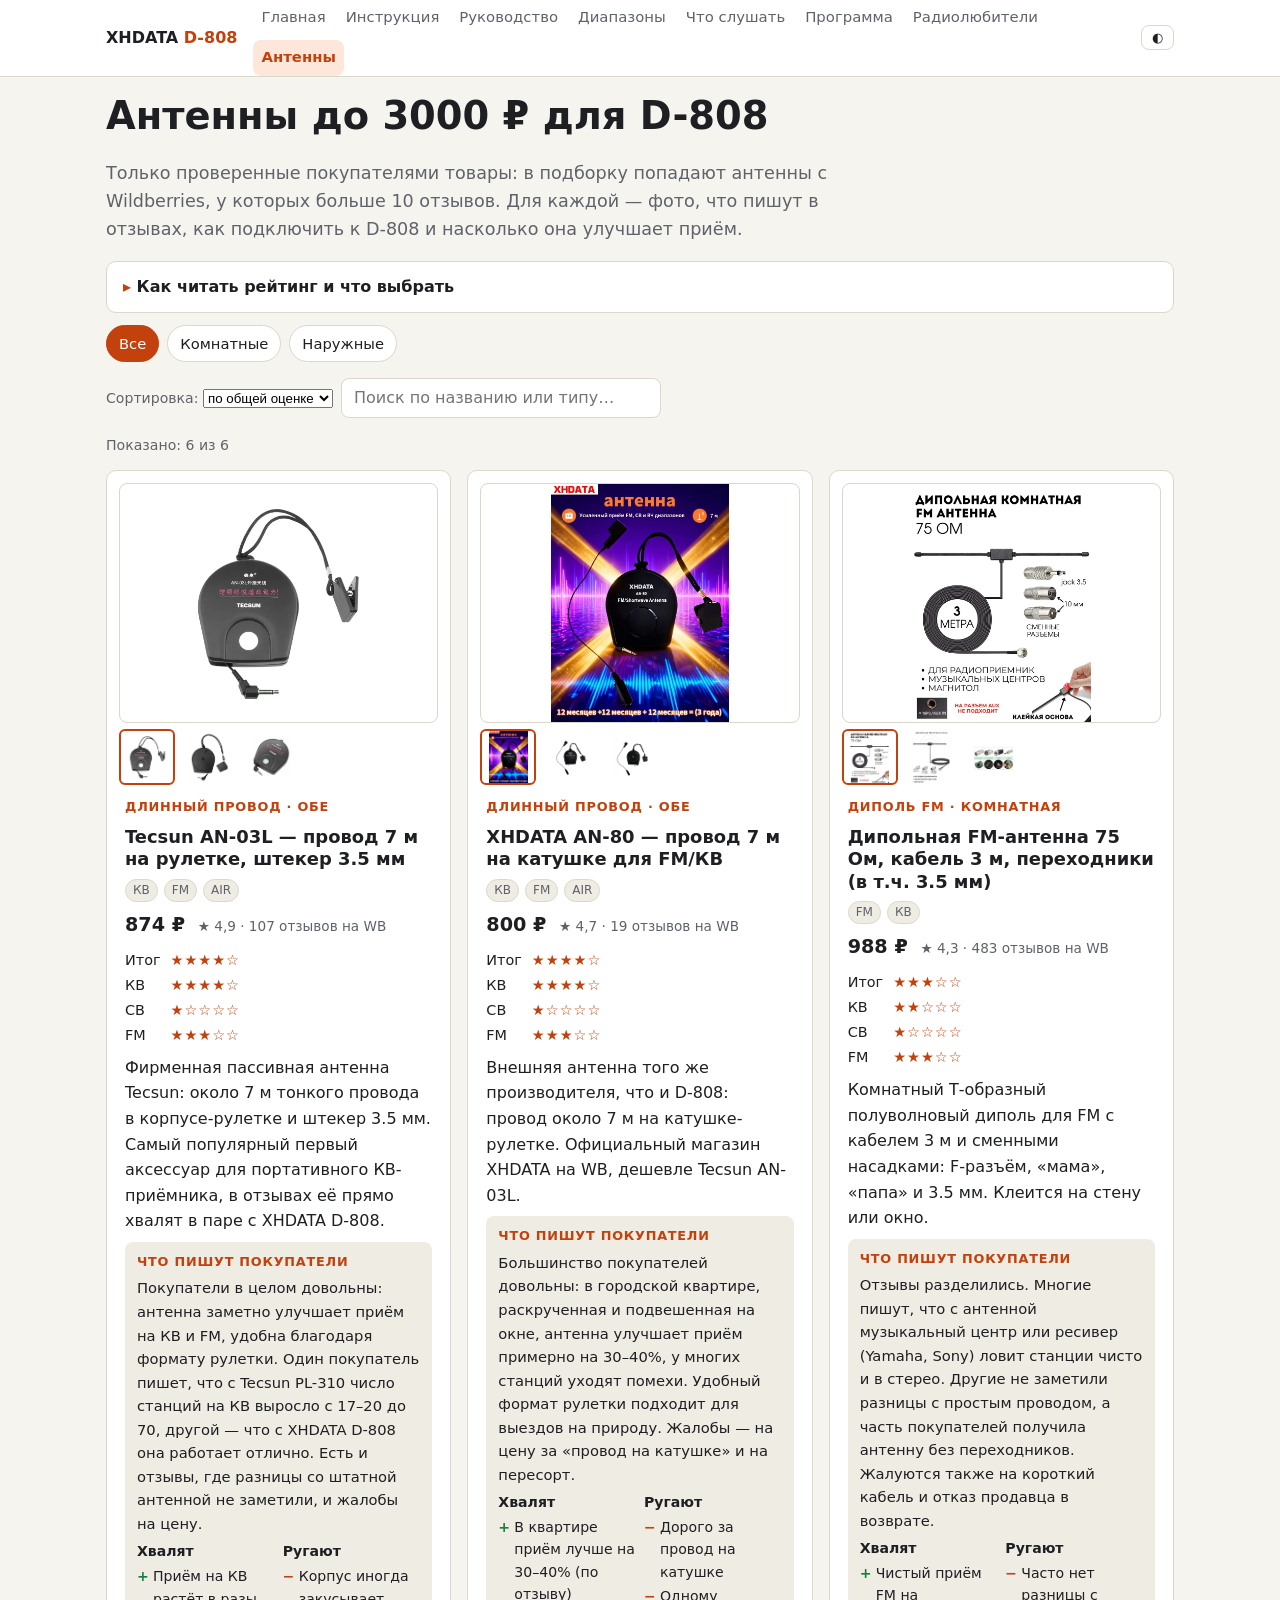
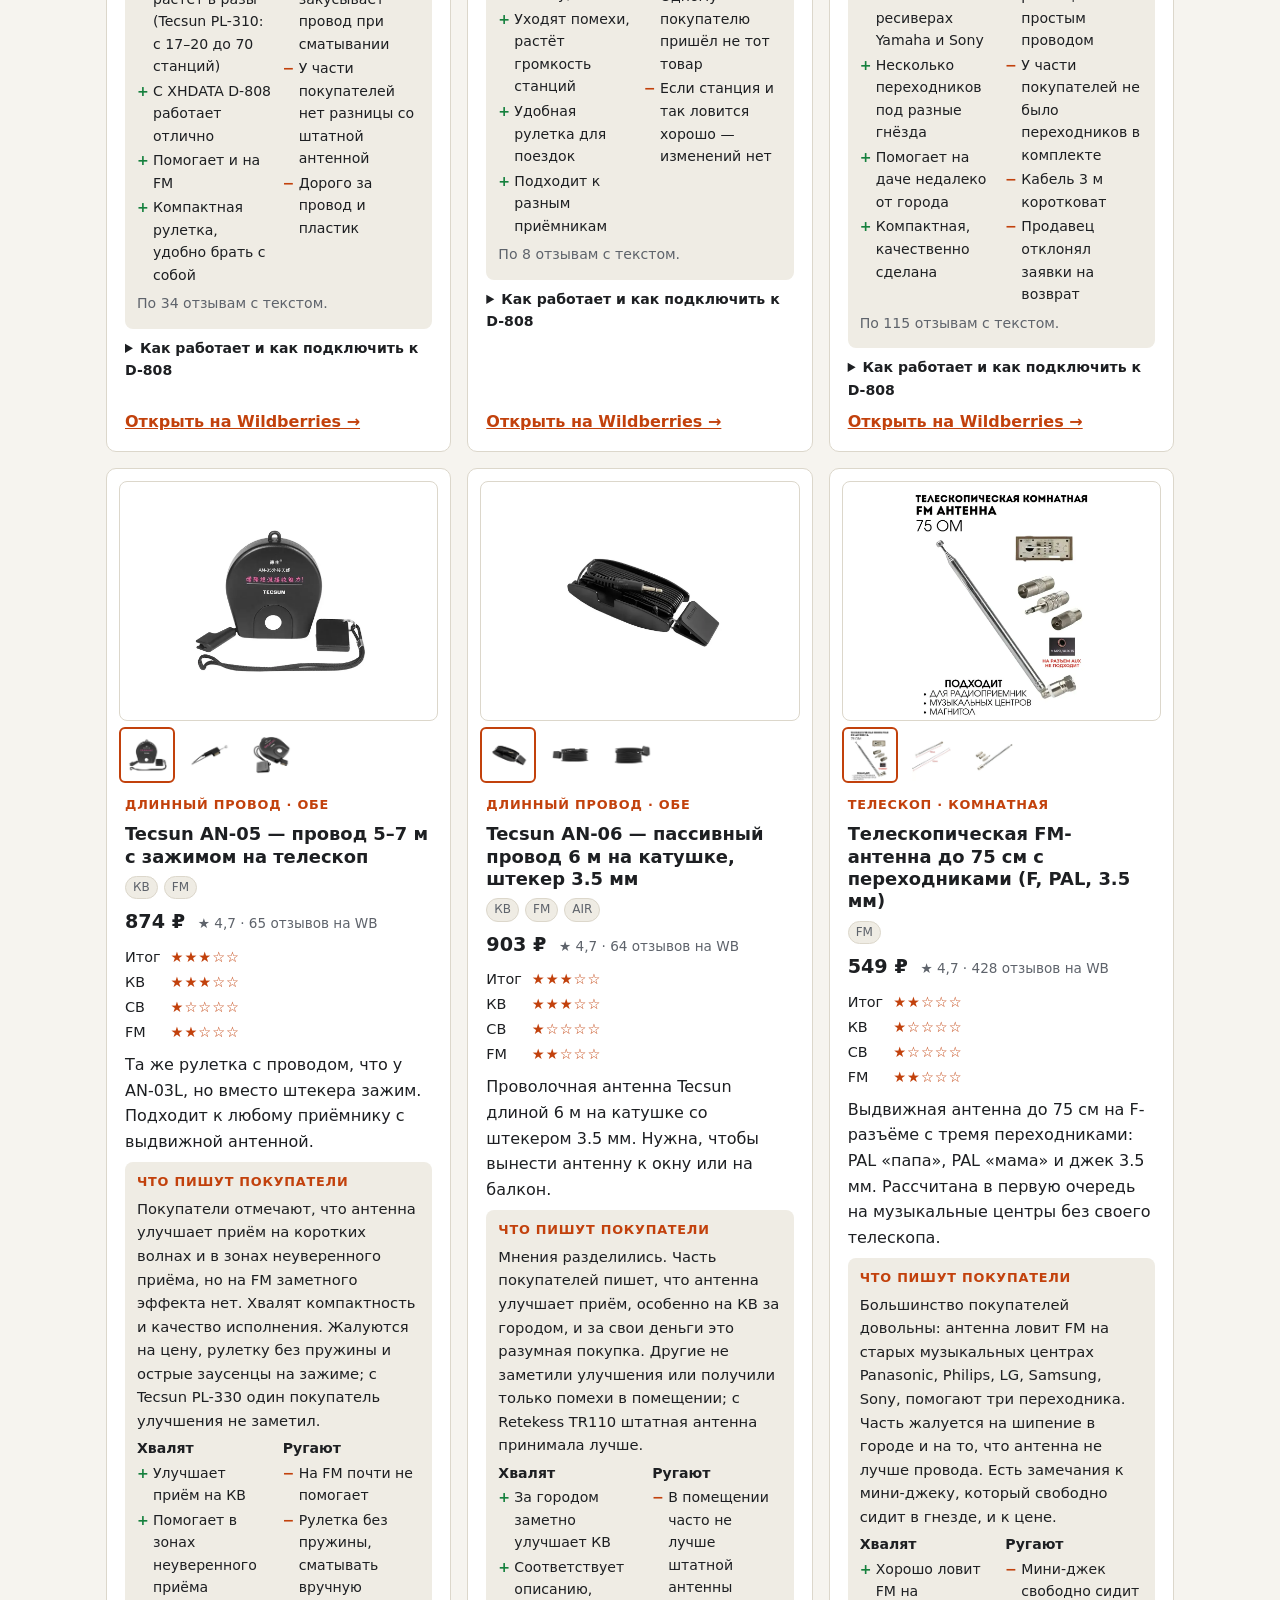
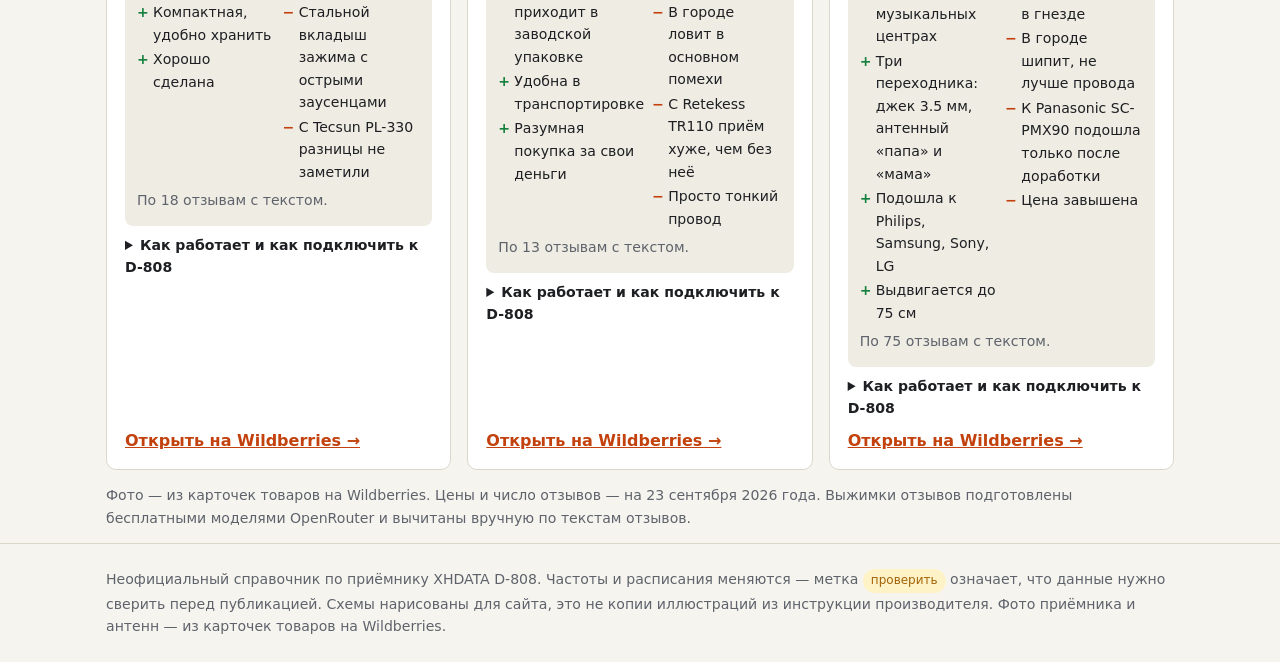
==== commit b766b2e5: "SEO: метатеги, микроразметка, FAQ, пререндер, IndexNow - scripts/seo.py: заголовки и описания под за" ====
--- a/site/antennas.html
+++ b/site/antennas.html
@@ -3,16 +3,26 @@
 <head>
 <meta charset="utf-8">
 <meta name="viewport" content="width=device-width, initial-scale=1">
-<title>Антенны до 3000 ₽</title>
-<meta name="description" content="Недорогие антенны с Wildberries для XHDATA D-808: только товары с реальными отзывами покупателей, фото, выжимка отзывов, принцип работы и рейтинг приёма.">
+<!-- seo:start -->
+<title>Антенна для XHDATA D-808 до 3000 ₽: отзывы, фото, рейтинг</title>
+<meta name="description" content="Антенны для радиоприёмника с Wildberries с реальными отзывами покупателей: провода для КВ, FM-антенны, фото, выжимка отзывов, подключение к D-808.">
+<meta name="robots" content="index, follow, max-image-preview:large">
+<link rel="canonical" href="https://wwwparser.github.io/xhdata-d808/antennas.html">
 <link rel="icon" href="favicon.svg" type="image/svg+xml">
-<link rel="canonical" href="https://wwwparser.github.io/xhdata-d808/antennas.html">
+<link rel="apple-touch-icon" href="img/apple-touch-icon.png">
+<meta name="theme-color" content="#c2410c">
 <meta property="og:type" content="website">
 <meta property="og:locale" content="ru_RU">
-<meta property="og:title" content="Антенны до 3000 ₽">
-<meta property="og:description" content="Недорогие антенны с Wildberries для XHDATA D-808: только товары с реальными отзывами покупателей, фото, выжимка отзывов, принцип работы и рейтинг приёма.">
+<meta property="og:site_name" content="XHDATA D-808 — справочник">
+<meta property="og:title" content="Антенна для XHDATA D-808 до 3000 ₽: отзывы, фото, рейтинг">
+<meta property="og:description" content="Антенны для радиоприёмника с Wildberries с реальными отзывами покупателей: провода для КВ, FM-антенны, фото, выжимка отзывов, подключение к D-808.">
 <meta property="og:url" content="https://wwwparser.github.io/xhdata-d808/antennas.html">
-<meta name="theme-color" content="#c2410c">
+<meta property="og:image" content="https://wwwparser.github.io/xhdata-d808/img/og-cover.jpg">
+<meta property="og:image:width" content="1200">
+<meta property="og:image:height" content="630">
+<meta name="twitter:card" content="summary_large_image">
+<script type="application/ld+json">{"@context":"https://schema.org","@graph":[{"@type":"BreadcrumbList","itemListElement":[{"@type":"ListItem","position":1,"name":"Главная","item":"https://wwwparser.github.io/xhdata-d808/"},{"@type":"ListItem","position":2,"name":"Антенны","item":"https://wwwparser.github.io/xhdata-d808/antennas.html"}]},{"@type":"WebPage","@id":"https://wwwparser.github.io/xhdata-d808/antennas.html#page","url":"https://wwwparser.github.io/xhdata-d808/antennas.html","name":"Антенна для XHDATA D-808 до 3000 ₽: отзывы, фото, рейтинг","description":"Антенны для радиоприёмника с Wildberries с реальными отзывами покупателей: провода для КВ, FM-антенны, фото, выжимка отзывов, подключение к D-808.","inLanguage":"ru","isPartOf":{"@id":"https://wwwparser.github.io/xhdata-d808/#site"},"dateModified":"2026-09-23","about":{"@type":"Product","name":"XHDATA D-808","brand":{"@type":"Brand","name":"XHDATA"},"category":"Всеволновый радиоприёмник"}},{"@type":"ItemList","name":"Антенны для XHDATA D-808 до 3000 ₽","numberOfItems":6,"itemListElement":[{"@type":"ListItem","position":1,"item":{"@type":"Product","name":"Tecsun AN-03L — провод 7 м на рулетке, штекер 3.5 мм","description":"Фирменная пассивная антенна Tecsun: около 7 м тонкого провода в корпусе-рулетке и штекер 3.5 мм. Самый популярный первый аксессуар для портативного КВ-приёмника, в отзывах её прямо хвалят в паре с XHDATA D-808.","image":["https://wwwparser.github.io/xhdata-d808/img/antennas/78363496-1.webp","https://wwwparser.github.io/xhdata-d808/img/antennas/78363496-2.webp","https://wwwparser.github.io/xhdata-d808/img/antennas/78363496-3.webp"],"category":"Антенна для радиоприёмника","sku":"78363496","offers":{"@type":"Offer","price":874,"priceCurrency":"RUB","availability":"https://schema.org/InStock","url":"https://www.wildberries.ru/catalog/78363496/detail.aspx"}}},{"@type":"ListItem","position":2,"item":{"@type":"Product","name":"XHDATA AN-80 — провод 7 м на катушке для FM/КВ","description":"Внешняя антенна того же производителя, что и D-808: провод около 7 м на катушке-рулетке. Официальный магазин XHDATA на WB, дешевле Tecsun AN-03L.","image":["https://wwwparser.github.io/xhdata-d808/img/antennas/624059378-1.webp","https://wwwparser.github.io/xhdata-d808/img/antennas/624059378-2.webp","https://wwwparser.github.io/xhdata-d808/img/antennas/624059378-3.webp"],"category":"Антенна для радиоприёмника","sku":"624059378","offers":{"@type":"Offer","price":800,"priceCurrency":"RUB","availability":"https://schema.org/InStock","url":"https://www.wildberries.ru/catalog/624059378/detail.aspx"}}},{"@type":"ListItem","position":3,"item":{"@type":"Product","name":"Tecsun AN-06 — пассивный провод 6 м на катушке, штекер 3.5 мм","description":"Проволочная антенна Tecsun длиной 6 м на катушке со штекером 3.5 мм. Нужна, чтобы вынести антенну к окну или на балкон.","image":["https://wwwparser.github.io/xhdata-d808/img/antennas/139370258-1.webp","https://wwwparser.github.io/xhdata-d808/img/antennas/139370258-2.webp","https://wwwparser.github.io/xhdata-d808/img/antennas/139370258-3.webp"],"category":"Антенна для радиоприёмника","sku":"139370258","offers":{"@type":"Offer","price":903,"priceCurrency":"RUB","availability":"https://schema.org/InStock","url":"https://www.wildberries.ru/catalog/139370258/detail.aspx"}}},{"@type":"ListItem","position":4,"item":{"@type":"Product","name":"Tecsun AN-05 — провод 5–7 м с зажимом на телескоп","description":"Та же рулетка с проводом, что у AN-03L, но вместо штекера зажим. Подходит к любому приёмнику с выдвижной антенной.","image":["https://wwwparser.github.io/xhdata-d808/img/antennas/78317608-1.webp","https://wwwparser.github.io/xhdata-d808/img/antennas/78317608-2.webp","https://wwwparser.github.io/xhdata-d808/img/antennas/78317608-3.webp"],"category":"Антенна для радиоприёмника","sku":"78317608","offers":{"@type":"Offer","price":874,"priceCurrency":"RUB","availability":"https://schema.org/InStock","url":"https://www.wildberries.ru/catalog/78317608/detail.aspx"}}},{"@type":"ListItem","position":5,"item":{"@type":"Product","name":"Дипольная FM-антенна 75 Ом, кабель 3 м, переходники (в т.ч. 3.5 мм)","description":"Комнатный Т-образный полуволновый диполь для FM с кабелем 3 м и сменными насадками: F-разъём, «мама», «папа» и 3.5 мм. Клеится на стену или окно.","image":["https://wwwparser.github.io/xhdata-d808/img/antennas/164536713-1.webp","https://wwwparser.github.io/xhdata-d808/img/antennas/164536713-2.webp","https://wwwparser.github.io/xhdata-d808/img/antennas/164536713-3.webp"],"category":"Антенна для радиоприёмника","sku":"164536713","offers":{"@type":"Offer","price":988,"priceCurrency":"RUB","availability":"https://schema.org/InStock","url":"https://www.wildberries.ru/catalog/164536713/detail.aspx"}}},{"@type":"ListItem","position":6,"item":{"@type":"Product","name":"Телескопическая FM-антенна до 75 см с переходниками (F, PAL, 3.5 мм)","description":"Выдвижная антенна до 75 см на F-разъёме с тремя переходниками: PAL «папа», PAL «мама» и джек 3.5 мм. Рассчитана в первую очередь на музыкальные центры без своего телескопа.","image":["https://wwwparser.github.io/xhdata-d808/img/antennas/160146209-1.webp","https://wwwparser.github.io/xhdata-d808/img/antennas/160146209-2.webp","https://wwwparser.github.io/xhdata-d808/img/antennas/160146209-3.webp"],"category":"Антенна для радиоприёмника","sku":"160146209","offers":{"@type":"Offer","price":549,"priceCurrency":"RUB","availability":"https://schema.org/InStock","url":"https://www.wildberries.ru/catalog/160146209/detail.aspx"}}}]}]}</script>
+<!-- seo:end -->
 <link rel="stylesheet" href="assets/style.css">
 </head>
 <body>
--- a/site/assets/style.css
+++ b/site/assets/style.css
@@ -50,7 +50,7 @@
 .brand { font-weight: 700; color: var(--text); text-decoration: none; white-space: nowrap; }
 .brand span { color: var(--accent); }
 .nav { display: flex; gap: 4px; flex-wrap: wrap; flex: 1; }
-.nav a { color: var(--muted); text-decoration: none; padding: 6px 10px; border-radius: 8px; font-size: .95rem; }
+.nav a { color: var(--muted); text-decoration: none; padding: 6px 8px; border-radius: 8px; font-size: .93rem; }
 .nav a:hover { background: var(--surface-2); color: var(--text); }
 .nav a.active { background: var(--accent-soft); color: var(--accent); font-weight: 600; }
 .theme-btn { border: 1px solid var(--line); background: var(--surface); color: var(--text); border-radius: 8px; padding: 4px 10px; cursor: pointer; }
